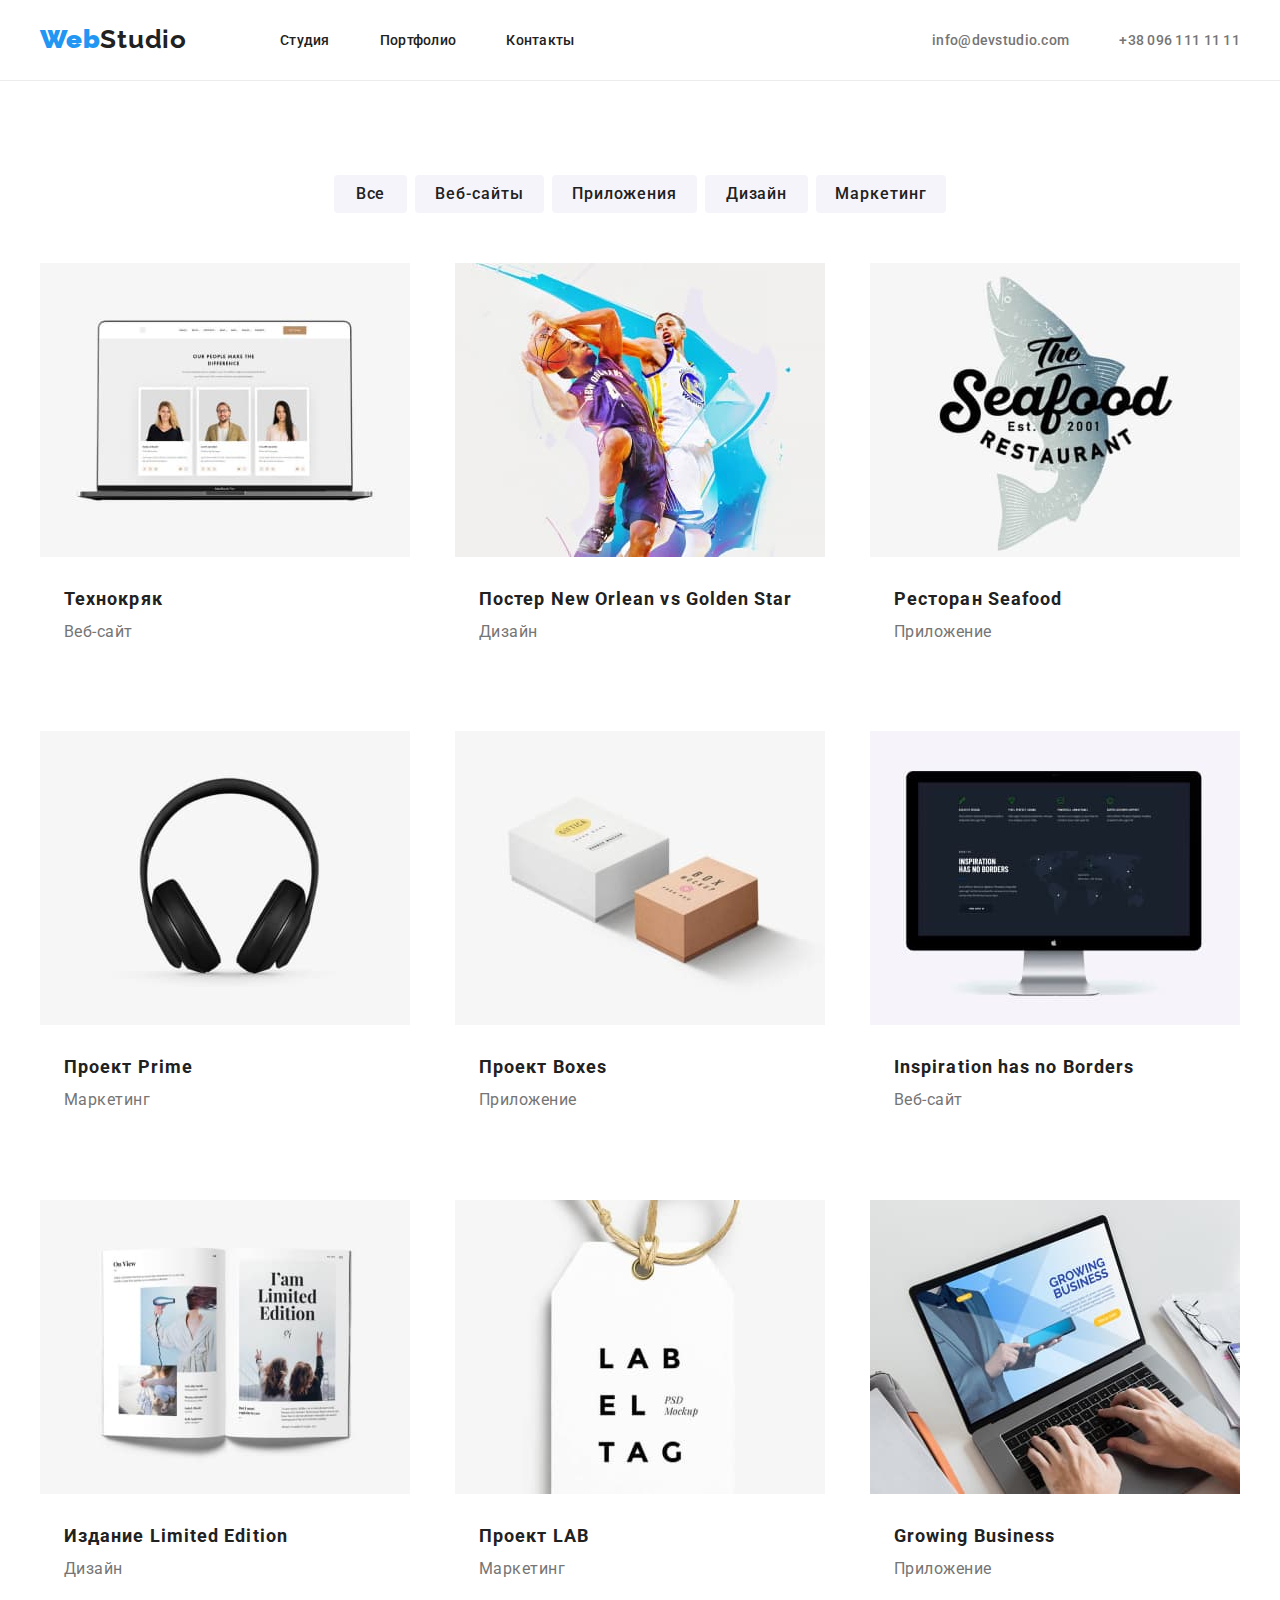
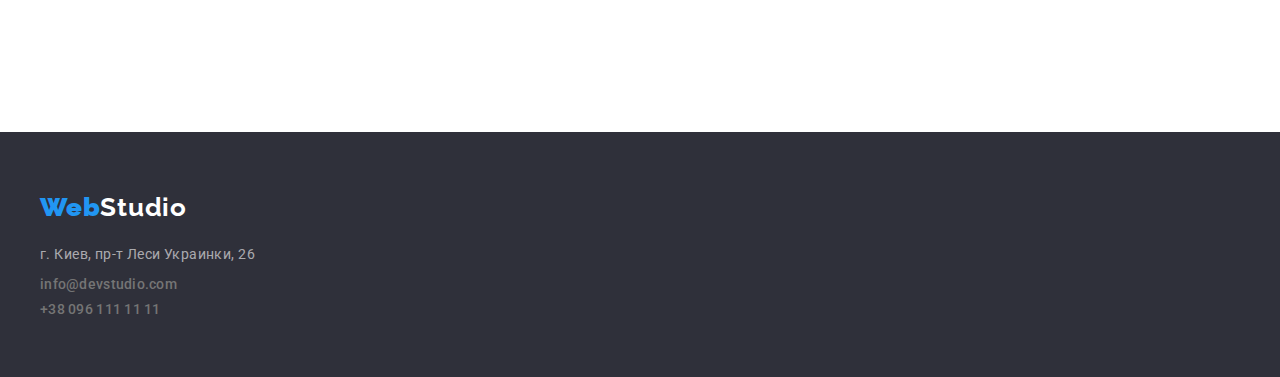
==== portfolio.html @ 81878b82 "Added geometry and positioning of content using Flexbox" ====
<!DOCTYPE html>
<html lang="ru">
  <head>
    <meta charset="UTF-8" />
    <meta http-equiv="X-UA-Compatible" content="IE=edge" />
    <meta name="viewport" content="width=device-width, initial-scale=1.0" />
    <link rel="preconnect" href="https://fonts.googleapis.com" />
    <link rel="preconnect" href="https://fonts.gstatic.com" crossorigin />
    <link
      href="https://fonts.googleapis.com/css2?family=Raleway:wght@700&family=Roboto:wght@400;500;700;900&display=swap"
      rel="stylesheet"
    />
    <link
      rel="stylesheet"
      href="node_modules/modern-normalize/modern-normalize.css"
    />
    <link rel="stylesheet" href="css/styles.css" />
    <title>Портфолио</title>
  </head>
  <body>
    <header>
      <div class="container">
        <nav>
          <a class="logo" href="#"> <strong>Web</strong>Studio </a>
          <ul class="menu__list">
            <li class="menu__item">
              <a class="menu__link" href="index.html">Студия</a>
            </li>
            <li class="menu__item">
              <a class="menu__link" href="portfolio.html">Портфолио</a>
            </li>
            <li class="menu__item">
              <a class="menu__link" href="#">Контакты</a>
            </li>
          </ul>

          <ul class="contacts__list">
            <li class="contacts__item">
              <a class="mail" href="mailto:info@devstudio.com"
                >info@devstudio.com</a
              >
            </li>
            <li class="contacts__item">
              <a class="phone" href="tel:+380961111111">+38 096 111 11 11</a>
            </li>
          </ul>
        </nav>
      </div>
    </header>

    <main class="main__portfolio">
      <section class="section">
        <div class="container">
          <ul class="main__list">
            <li class="main__item">
              <button class="main__btn-first" type="button">Все</button>
            </li>
            <li class="main__item">
              <button class="main__btn-second" type="button">Веб-сайты</button>
            </li>
            <li class="main__item">
              <button class="main__btn-third" type="button">Приложения</button>
            </li>
            <li class="main__item">
              <button class="main__btn-fourth" type="button">Дизайн</button>
            </li>
            <li class="main__item">
              <button class="main__btn-fifth" type="button">Маркетинг</button>
            </li>
          </ul>

          <ul class="section__images-list">
            <li class="section__images-item">
              <figure>
                <img
                  class="section__photo"
                  src="images/технокряк.jpg"
                  alt="Технокряк"
                  width="370"
                  height="294"
                />
                <figcaption>
                  <p>Технокряк</p>
                  <p>Веб-сайт</p>
                </figcaption>
              </figure>
            </li>
            <li class="section__images-item">
              <figure>
                <img
                  class="section__photo"
                  src="images/NewOrleanvsGoldenStar.jpg"
                  alt="Постер New Orlean vs Golden Star"
                  width="370"
                  height="294"
                />
                <figcaption>
                  <p>Постер New Orlean vs Golden Star</p>
                  <p>Дизайн</p>
                </figcaption>
              </figure>
            </li>
            <li class="section__images-item">
              <figure>
                <img
                  class="section__photo"
                  src="images/Seafood.jpg"
                  alt="Ресторан Seafood"
                  width="370"
                  height="294"
                />
                <figcaption>
                  <p>Ресторан Seafood</p>
                  <p>Приложение</p>
                </figcaption>
              </figure>
            </li>
            <li class="section__images-item">
              <figure>
                <img
                  class="section__photo"
                  src="images/Prime.jpg"
                  alt="Проект Prime"
                  width="370"
                  height="294"
                />
                <figcaption>
                  <p>Проект Prime</p>
                  <p>Маркетинг</p>
                </figcaption>
              </figure>
            </li>
            <li class="section__images-item">
              <figure>
                <img
                  class="section__photo"
                  src="images/Boxes.jpg"
                  alt="Проект Boxes"
                  width="370"
                  height="294"
                />
                <figcaption>
                  <p>Проект Boxes</p>
                  <p>Приложение</p>
                </figcaption>
              </figure>
            </li>
            <li class="section__images-item">
              <figure>
                <img
                  class="section__photo"
                  src="images/InspirationhasnoBorders.jpg"
                  alt="Inspiration has no Borders"
                  width="370"
                  height="294"
                />
                <figcaption>
                  <p>Inspiration has no Borders</p>
                  <p>Веб-сайт</p>
                </figcaption>
              </figure>
            </li>
            <li class="section__images-item">
              <figure>
                <img
                  class="section__photo"
                  src="images/LimitedEdition.jpg"
                  alt="Издание Limited Edition"
                  width="370"
                  height="294"
                />
                <figcaption>
                  <p>Издание Limited Edition</p>
                  <p>Дизайн</p>
                </figcaption>
              </figure>
            </li>
            <li class="section__images-item">
              <figure>
                <img
                  class="section__photo"
                  src="images/LAB.jpg"
                  alt="Проект LAB"
                  width="370"
                  height="294"
                />
                <figcaption>
                  <p>Проект LAB</p>
                  <p>Маркетинг</p>
                </figcaption>
              </figure>
            </li>
            <li class="section__images-item">
              <figure>
                <img
                  class="section__photo"
                  src="images/GrowingBusiness.jpg"
                  alt="Growing Business"
                  width="370"
                  height="294"
                />
                <figcaption>
                  <p>Growing Business</p>
                  <p>Приложение</p>
                </figcaption>
              </figure>
            </li>
          </ul>
        </div>
      </section>
    </main>
    <footer class="footer">
      <div class="container">
        <a class="logo" href="#"> <strong>Web</strong>Studio </a>
        <address class="address">
          <ul class="address__list">
            <li class="address__item">г. Киев, пр-т Леси Украинки, 26</li>
            <li class="address__item">
              <a class="mail" href="mailto:info@devstudio.com"
                >info@devstudio.com</a
              >
            </li>
            <li class="address__item">
              <a class="phone" href="tel:+380961111111">+38 096 111 11 11</a>
            </li>
          </ul>
        </address>
      </div>
    </footer>
  </body>
</html>
---- css/styles.css ----
:root {
    --backgr-color: #E5E5E5;
    --border-color: #ECECEC;
    --brand-color: #212121;
    --focus-color: #2196F3;
    --title-color: #FFFFFF;
    --main-color:  #2F303A;
    --text-color:  #757575;
    --btn-color:   #F5F4FA;

}

body {
    font-family: 'Roboto', 'Raleway', sans-serif;
    color: var(--backgr-color);
    margin: 0;
}

h1,h2,h3,p,ul {
    margin: 0;
    padding: 0;
}

a {
    text-decoration: none;
    color: var(--text-color);
    display: block;
}

ul {
    list-style-type: none;
}

header {
    border-bottom: 1px solid var(--border-color);
}

.container {
    max-width: 1200px;
    margin: 0 auto;
}


nav {
    display: flex;
    align-items: center;
}

.logo {
    font-family: 'Raleway';
    font-size: 26px;
    font-weight: 700;
    line-height: 1.2;
    letter-spacing: 0.03em;
    color: var(--brand-color);
}

strong {
    color: var(--focus-color);
}

.menu__list {
   display: flex;
   margin-left: 93px;
}

.menu__item:not( :last-child) {
    margin-right: 50px;
}

.menu__link {
    padding-top: 32px;
    padding-bottom: 32px;

    color: var(--brand-color);

    font-size: 14px;
    font-weight: 500;
    line-height: 1.15;
    letter-spacing: 0.02em;
}

.menu__link:hover,
.menu__link:focus {
    color:var(--focus-color);
}

.contacts__list {
    display: flex;
    margin-left: auto;
}
.contacts__list .contacts__item + .contacts__item{
    margin-left: 50px;
}

.mail,
.phone {
    font-size: 14px;
    font-weight: 500;
    line-height: 1.15;
    letter-spacing: 0.02em; 
}

.mail:hover,.mail:focus,
.phone:hover, .phone:focus {
    color: var(--focus-color);
}


/*------------ Studio ----------------*/

.title {
     background-color: var(--main-color);
     padding-bottom: 200px;
}

.title__main {
    padding-top: 200px;
    
    font-size: 44px;
    font-weight: 900;
    line-height: 1.36;
    text-align: center;
    letter-spacing: 0.06em;
    text-transform: uppercase;
    color: var(--title-color);
}

.title__btn {
    display: block;
    margin-top: 30px;
    margin-left: auto;
    margin-right: auto;
    
    width: 200px;
    height: 50px;
    border-radius: 4px;
    border: none;
    background-color: var(--focus-color);
    color: var(--title-color);
    font-size: 16px;
    font-weight: 700;
    line-height: 1.9;
    text-align: center;
    letter-spacing: 0.06em;
    cursor: pointer;
}

.section {
    padding-top: 94px;
    padding-bottom: 94px;
}

.section.about {
    padding-bottom: 0px;
}

.content__list {
    display: flex;
    flex-wrap: wrap;
    margin-right: -10px;
}

.content__item {
    margin-right: 30px;
    flex-basis: calc((100% - 90px) / 4);
}

.content__item:nth-child(4n) {
    margin-right: 0px;
}

.content__title {
    font-size: 14px;
    font-weight: 700;
    line-height: 1.15;
    letter-spacing: 0.03em;
    text-transform: uppercase;
    color: var(--brand-color);

    margin-bottom: 10px;
}

.content__text {
    font-size: 14px;
    line-height: 1.7;
    letter-spacing: 0.03em;
    color: var(--text-color);
}

.about__list {
    display: flex;
    flex-direction: row;
    justify-content: space-evenly;
}

.about__item {
    margin-right: 30px;
}

.about__item:last-child {
    margin-right: 0px;
}

.about__title,
.team__title {
    font-size: 36px;
    font-weight: 700;
    line-height: 1.17;
    text-align: center;
    letter-spacing: 0.03em;
    color: var(--brand-color);

    margin-bottom: 50px;
}

.section.team {
    background-color: var(--btn-color);
}

.team__list {
    display: flex;
    flex-wrap: wrap;
    flex-direction: row;
}

.team__item {
    margin-right: 30px;
    flex-basis: calc((100% - 90px) / 4);
}

figure {
    margin: 0;
    padding: 0;
}

.team__photo {
    margin-bottom: 30px;
}

.team__item:nth-child(4n) {
margin-right: 0px;
}

.team__item p {
    margin-bottom: 10px;

    font-size: 16px;
    font-weight: 500;
    line-height: 1.19;
    text-align: center;
    letter-spacing: 0.03em;
    color: var(--brand-color);
}

.team__item p + p {
    font-weight: 400;
    color: var(--text-color);
}



/*------------------- Footer --------------------*/

.footer {
    background-color: var(--main-color);
    padding-top: 60px;
    padding-bottom: 60px;
}

.footer .logo {
    color: var(--title-color);
    font-style: initial;
    
    margin-bottom: 20px;
}

.address__item {
    font-style: normal;
    font-size: 14px;
    line-height: 1.7;
    letter-spacing: 0.03em;
    color: rgba(255, 255, 255, 0.6); 
}

.address__item:not(:last-child) {
    margin-bottom: 9px;
}


/*------------ Portfolio ----------------*/

.main__list {
    display: flex;
    flex-direction: row;
    justify-content: center;
}

.main__item button {
    display: block;

    border-radius: 4px;
    border: none;
    background-color: var(--btn-color);
    color: var(--brand-color);
    font-family: 'Roboto';
    font-weight: 500;
    font-size: 16px;
    line-height: 1.6;
    text-align: center;
    letter-spacing: 0.06em;
    cursor: pointer;
}

.main__item:not(:last-child) {
    margin-right: 8px;
}

.main__item button:hover,
.main__item button:focus {
    background-color: var(--focus-color);
    color: var(--btn-color);
}

.main__btn-first {
    width: 73px;
    height: 38px;
}

.main__btn-second {
    width: 129px;
    height: 38px;
}

.main__btn-third {
    width: 145px;
    height: 38px;
}

.main__btn-fourth {
    width: 103px;
    height: 38px;
}

.main__btn-fifth {
    width: 130px;
    height: 38px;
}

.section__images-list {
    display: flex;
    flex-wrap: wrap;
    justify-content: space-between;
    padding-top: 50px;
}

.section__images-item {
   margin-right: 30px;
   margin-bottom: 30px;
}

.section__images-item:nth-child(3n) {
    margin-right: 0;
}

.section__images-item:nth-last-child(-n + 3) {
    margin-bottom: 0px;
}

.section__images-item p {
    font-weight: 700;
    font-size: 18px;
    line-height: 2;
    letter-spacing: 0.06em;
    color: var(--brand-color);
}

.section__images-item p + p {
    font-weight: 400;
    font-size: 16px;
    line-height: 1.9;
    letter-spacing: 0.03em;
    color: var(--text-color);
}

.section__images-item figcaption {
    padding: 20px 24px 54px;
}
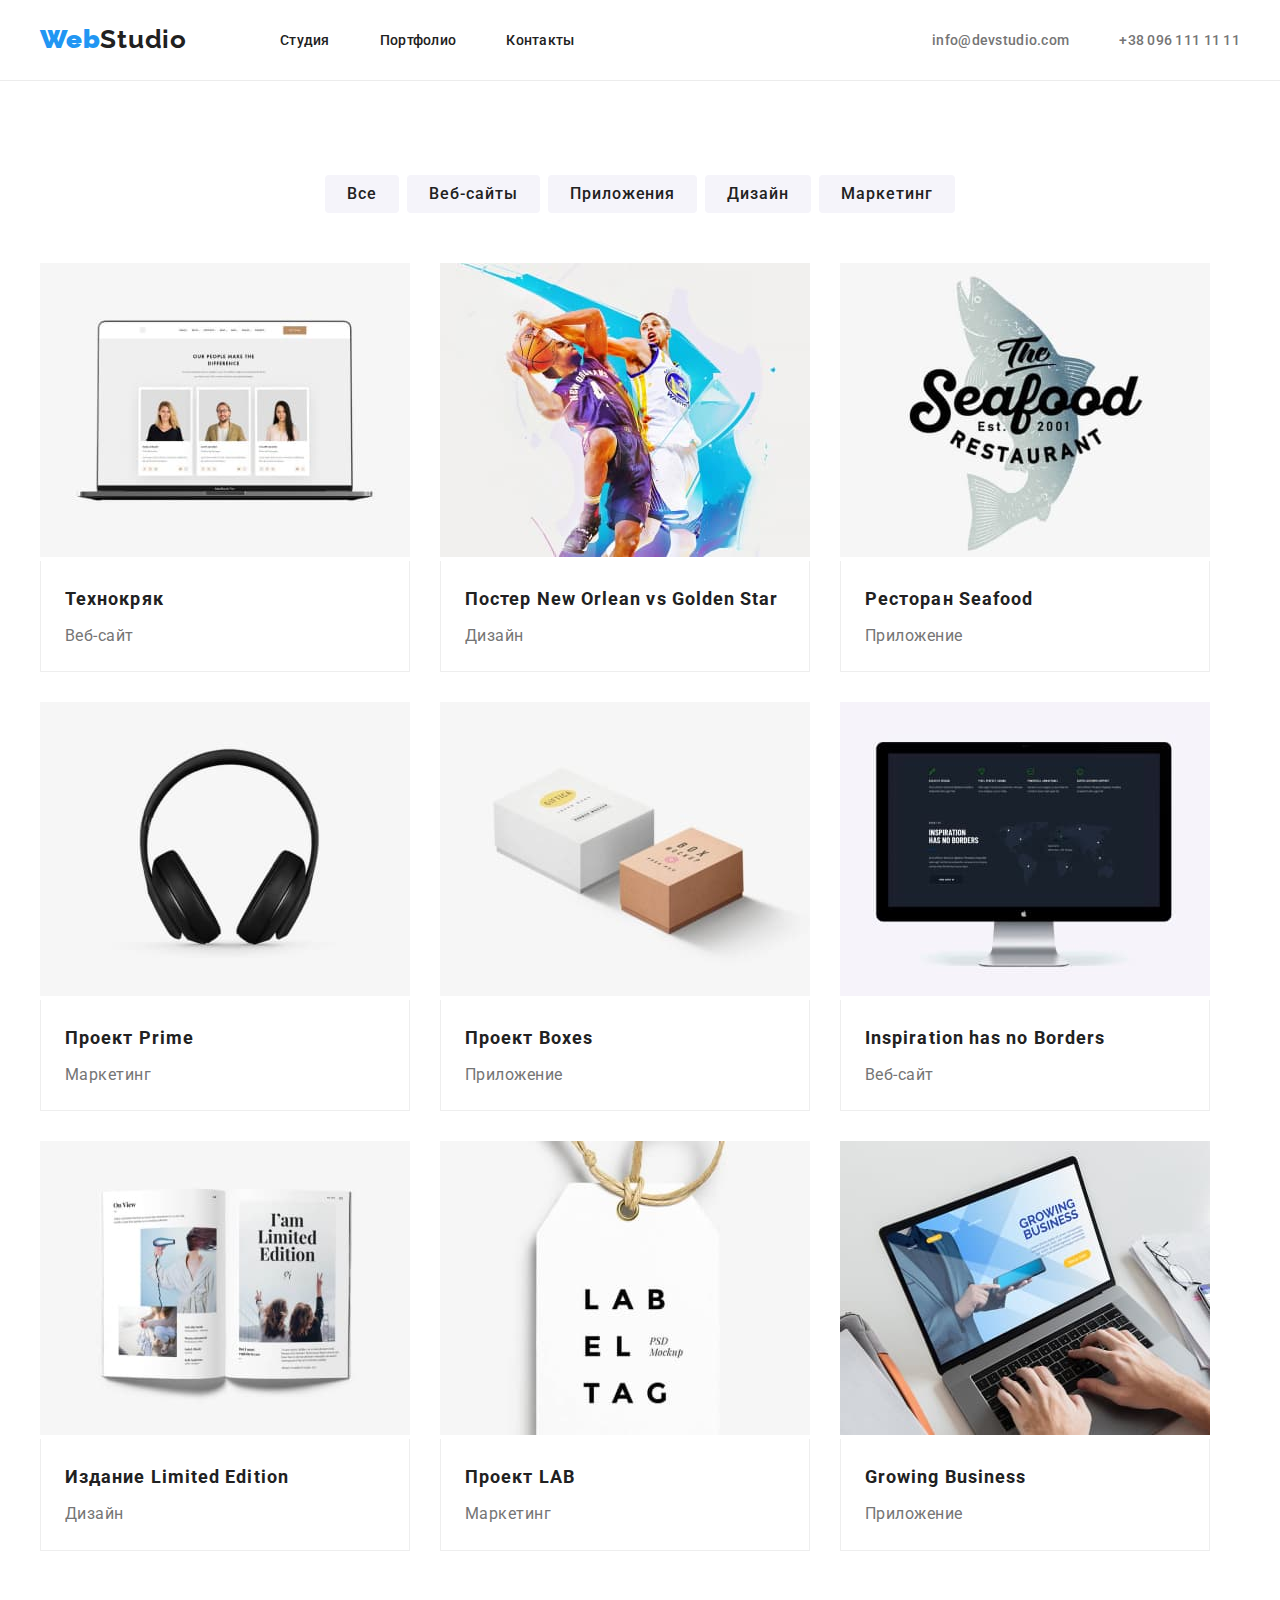
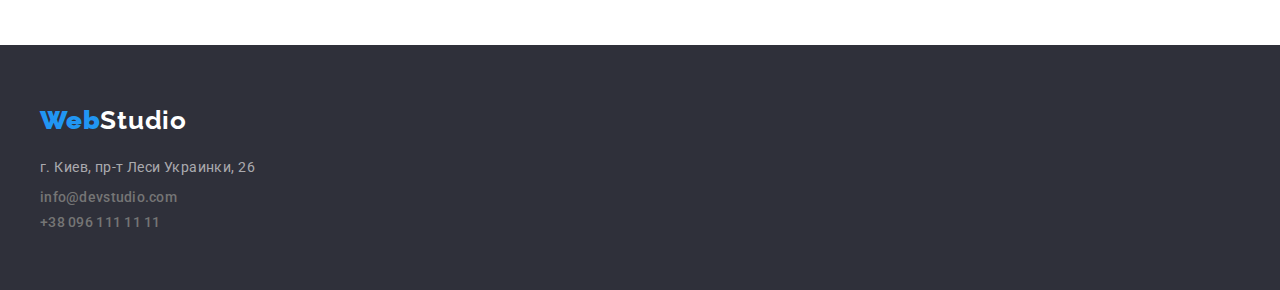
==== commit 04765b0a: "Corrected mistakes" ====
--- a/portfolio.html
+++ b/portfolio.html
@@ -53,19 +53,19 @@
         <div class="container">
           <ul class="main__list">
             <li class="main__item">
-              <button class="main__btn-first" type="button">Все</button>
-            </li>
-            <li class="main__item">
-              <button class="main__btn-second" type="button">Веб-сайты</button>
-            </li>
-            <li class="main__item">
-              <button class="main__btn-third" type="button">Приложения</button>
-            </li>
-            <li class="main__item">
-              <button class="main__btn-fourth" type="button">Дизайн</button>
-            </li>
-            <li class="main__item">
-              <button class="main__btn-fifth" type="button">Маркетинг</button>
+              <button class="main__btn" type="button">Все</button>
+            </li>
+            <li class="main__item">
+              <button class="main__btn" type="button">Веб-сайты</button>
+            </li>
+            <li class="main__item">
+              <button class="main__btn" type="button">Приложения</button>
+            </li>
+            <li class="main__item">
+              <button class="main__btn" type="button">Дизайн</button>
+            </li>
+            <li class="main__item">
+              <button class="main__btn" type="button">Маркетинг</button>
             </li>
           </ul>
 
--- a/css/styles.css
+++ b/css/styles.css
@@ -8,12 +8,13 @@
     --main-color:  #2F303A;
     --text-color:  #757575;
     --btn-color:   #F5F4FA;
+    --border-img-color: #EEEEEE;
 
 }
 
 body {
     font-family: 'Roboto', 'Raleway', sans-serif;
-    color: var(--backgr-color);
+    background-color: var(--title-color);
     margin: 0;
 }
 
@@ -39,6 +40,7 @@
 .container {
     max-width: 1200px;
     margin: 0 auto;
+    padding: 0 15px;
 }
 
 
@@ -230,22 +232,21 @@
     flex-basis: calc((100% - 90px) / 4);
 }
 
-figure {
+.team__item figure {
+    width: 270px;
     margin: 0;
     padding: 0;
-}
-
-.team__photo {
-    margin-bottom: 30px;
+    background-color: var(--title-color)
 }
 
 .team__item:nth-child(4n) {
-margin-right: 0px;
-}
-
-.team__item p {
+    margin-right: 0px;
+}
+
+.team__name {
+    padding-top: 30px;
     margin-bottom: 10px;
-
+    
     font-size: 16px;
     font-weight: 500;
     line-height: 1.19;
@@ -254,9 +255,11 @@
     color: var(--brand-color);
 }
 
-.team__item p + p {
+.team__job {
     font-weight: 400;
     color: var(--text-color);
+    padding-bottom: 90px;
+    text-align: center;
 }
 
 
@@ -323,35 +326,13 @@
     color: var(--btn-color);
 }
 
-.main__btn-first {
-    width: 73px;
-    height: 38px;
-}
-
-.main__btn-second {
-    width: 129px;
-    height: 38px;
-}
-
-.main__btn-third {
-    width: 145px;
-    height: 38px;
-}
-
-.main__btn-fourth {
-    width: 103px;
-    height: 38px;
-}
-
-.main__btn-fifth {
-    width: 130px;
-    height: 38px;
+.main__btn {
+    padding: 6px 22px;
 }
 
 .section__images-list {
     display: flex;
     flex-wrap: wrap;
-    justify-content: space-between;
     padding-top: 50px;
 }
 
@@ -360,6 +341,10 @@
    margin-bottom: 30px;
 }
 
+.section__images-item figure {
+    margin: 0;
+}
+
 .section__images-item:nth-child(3n) {
     margin-right: 0;
 }
@@ -368,7 +353,15 @@
     margin-bottom: 0px;
 }
 
+.section__images-item figcaption {
+    padding: 0 24px;
+    border-left: 1px solid var(--border-img-color);
+    border-right: 1px solid var(--border-img-color);
+    border-bottom: 1px solid  var(--border-img-color);
+}
+
 .section__images-item p {
+    padding-top: 20px;
     font-weight: 700;
     font-size: 18px;
     line-height: 2;
@@ -377,6 +370,10 @@
 }
 
 .section__images-item p + p {
+    margin-top: 4px;
+    padding-bottom: 20px;
+
+    padding-top: 0px;
     font-weight: 400;
     font-size: 16px;
     line-height: 1.9;
@@ -384,6 +381,3 @@
     color: var(--text-color);
 }
 
-.section__images-item figcaption {
-    padding: 20px 24px 54px;
-}